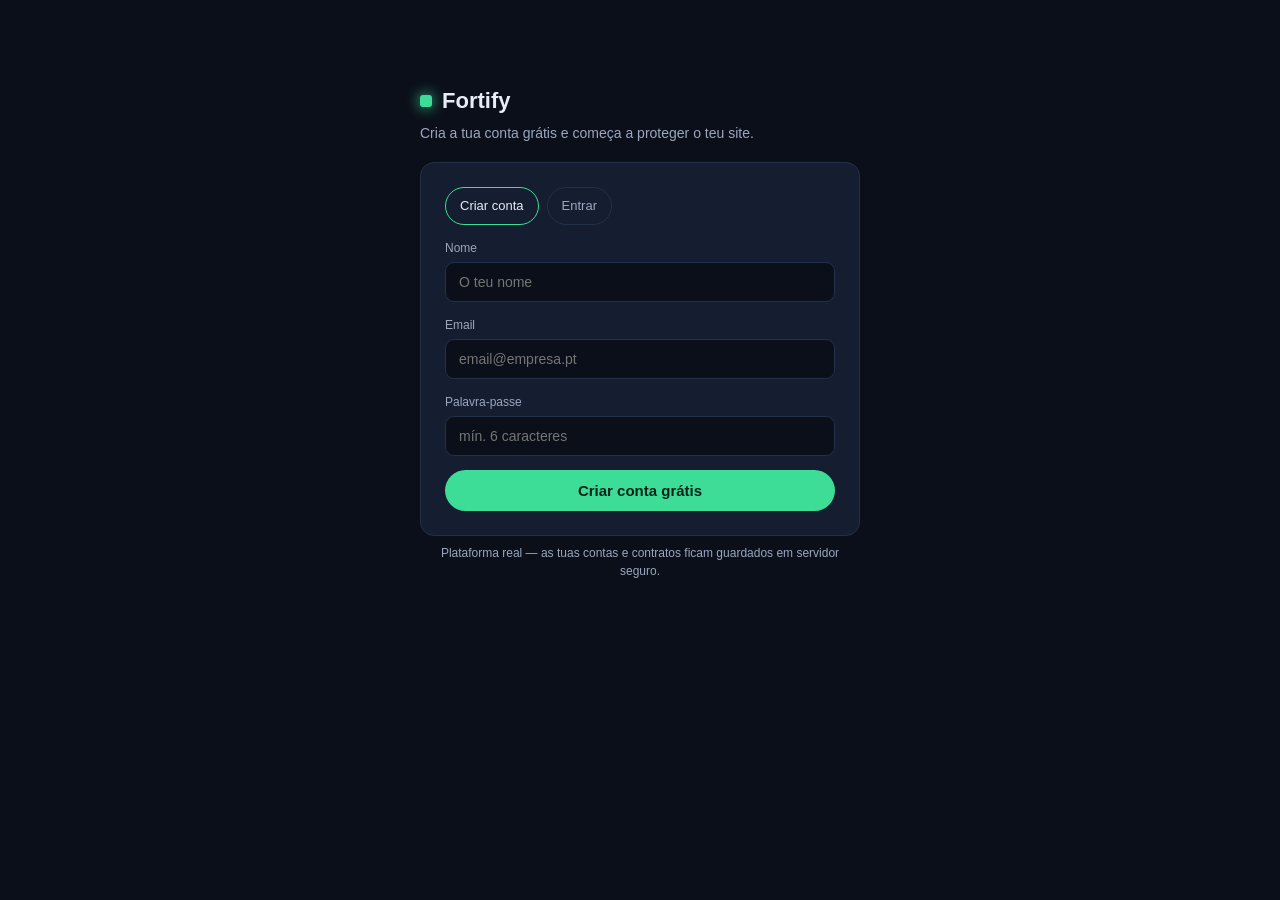
==== site/plataforma.html @ daa194af "Torna a plataforma robusta a bloqueios de rede (timeout + mensagem clara) Co-Authored-By: Claude Opu" ====
<!DOCTYPE html>
<html lang="pt">
<head>
<meta charset="UTF-8">
<meta name="viewport" content="width=device-width, initial-scale=1.0">
<title>Fortify — Plataforma</title>
<style>
  :root{--bg:#0b0f1a;--bg2:#111726;--card:#151d30;--line:#223049;--txt:#e7ecf5;--muted:#9aa7bd;--accent:#3ddc97;--accent2:#4a8dff;--danger:#ff6b6b;--radius:14px}
  *{box-sizing:border-box;margin:0;padding:0}
  body{background:var(--bg);color:var(--txt);font-family:-apple-system,BlinkMacSystemFont,"Segoe UI",Roboto,Arial,sans-serif;line-height:1.5}
  a{color:var(--accent);cursor:pointer}
  .wrap{max-width:900px;margin:0 auto;padding:24px 20px}
  .center{max-width:440px}
  h1{font-size:22px;display:flex;align-items:center;gap:10px}
  .dot{width:12px;height:12px;border-radius:3px;background:var(--accent);box-shadow:0 0 14px var(--accent)}
  .muted{color:var(--muted);font-size:14px}
  .panel{background:var(--card);border:1px solid var(--line);border-radius:var(--radius);padding:24px;margin-top:18px}
  .field{margin-bottom:14px}
  label{display:block;font-size:12px;color:var(--muted);margin-bottom:5px}
  input,select,textarea{width:100%;background:var(--bg);border:1px solid var(--line);border-radius:9px;padding:11px 13px;color:var(--txt);font-size:14px;font-family:inherit}
  input:focus,select:focus,textarea:focus{outline:none;border-color:var(--accent)}
  .row{display:grid;grid-template-columns:1fr 1fr;gap:12px}
  .btn{background:var(--accent);color:#05231a;font-weight:700;border:none;padding:12px 22px;border-radius:999px;font-size:15px;cursor:pointer;transition:transform .12s}
  .btn:hover{transform:translateY(-1px)}
  .btn:disabled{opacity:.6;cursor:wait}
  .btn.full{width:100%}
  .btn.sec{background:transparent;color:var(--txt);border:1px solid var(--line)}
  .btn.sm{padding:8px 16px;font-size:13px}
  .topbar{display:flex;justify-content:space-between;align-items:center;border-bottom:1px solid var(--line);padding-bottom:16px}
  .topbar nav{display:flex;gap:16px;align-items:center;font-size:14px}
  .hidden{display:none!important}
  .steps{display:flex;gap:8px;margin:20px 0}
  .steps .s{flex:1;height:5px;border-radius:3px;background:var(--line)}
  .steps .s.on{background:var(--accent)}
  .token{background:var(--bg2);border:1px dashed var(--accent);border-radius:9px;padding:12px;font-family:monospace;font-size:13px;word-break:break-all;color:var(--accent);margin:8px 0}
  .tabs{display:flex;gap:8px;margin-bottom:14px}
  .tab{padding:8px 14px;border:1px solid var(--line);border-radius:999px;font-size:13px;cursor:pointer;color:var(--muted)}
  .tab.on{border-color:var(--accent);color:var(--txt)}
  .badge{display:inline-block;padding:3px 10px;border-radius:999px;font-size:12px;font-weight:600}
  .badge.ok{background:rgba(61,220,151,.15);color:var(--accent)}
  .badge.wait{background:rgba(255,200,80,.15);color:#ffc850}
  canvas{background:#fff;border-radius:9px;touch-action:none;width:100%;height:180px;display:block}
  table{width:100%;border-collapse:collapse;margin-top:10px}
  th,td{text-align:left;padding:10px;border-bottom:1px solid var(--line);font-size:14px}
  th{color:var(--muted);font-size:12px;text-transform:uppercase;letter-spacing:.5px}
  .note{font-size:12px;color:var(--muted);margin-top:8px}
  .err{color:var(--danger);font-size:13px;margin-top:8px}
  .ok{color:var(--accent);font-size:13px;margin-top:8px}
  .info{background:var(--bg2);border:1px solid var(--line);border-radius:9px;padding:12px;font-size:13px;color:var(--muted);margin:10px 0}
  .tut{background:var(--bg2);border:1px solid var(--line);border-radius:10px;padding:16px;margin:14px 0}
  .tut h3{font-size:13px;text-transform:uppercase;letter-spacing:.5px;color:var(--accent);margin-bottom:10px}
  .tut ol{margin:0 0 0 18px;font-size:14px}
  .tut li{margin-bottom:9px}
  .tut code{background:var(--bg);padding:2px 6px;border-radius:4px;font-size:12px}
  table.mini{width:100%;border-collapse:collapse;margin:8px 0}
  table.mini td{border:1px solid var(--line);padding:6px 9px;font-size:13px}
  table.mini td:first-child{color:var(--muted);width:120px}
  #contractDoc{background:#fff;color:#1a1a1a;border-radius:9px;padding:30px;font-size:12.5px;line-height:1.55;max-height:340px;overflow:auto}
  #contractDoc h4{font-size:15px;text-align:center;margin-bottom:10px}
  #contractDoc h5{font-size:13px;margin:12px 0 4px;border-bottom:1px solid #eee}
  .spin{display:inline-block;width:16px;height:16px;border:2px solid rgba(255,255,255,.3);border-top-color:#fff;border-radius:50%;animation:sp .7s linear infinite;vertical-align:middle}
  @keyframes sp{to{transform:rotate(360deg)}}
</style>
</head>
<body>
<div class="wrap" id="app"><p class="muted" style="margin-top:40px">A carregar…</p></div>

<script>
const API = "https://xfavdiwdukzgmpiiigac.supabase.co";
const KEY = "sb_publishable_o2dfHvoDseiCVv1kvWDn8w_RDPX_bVK";

// fetch com timeout, para nunca ficar preso
async function fx(url,opt={},ms=12000){
  const c=new AbortController(); const t=setTimeout(()=>c.abort(),ms);
  try{ return await fetch(url,{...opt,signal:c.signal}); }
  finally{ clearTimeout(t); }
}
// mensagem amigável quando a rede é bloqueada (ex: sandbox do preview) ou falha
function net(e){
  if(e&&e.name==='AbortError') return 'O servidor demorou a responder. Se estás a ver isto no preview do Claude, a sandbox bloqueia ligações externas — testa a plataforma alojada num site real.';
  return 'Falha de ligação ao servidor. No preview do Claude as ligações externas são bloqueadas; funciona quando a página está alojada num site real.';
}

// Cliente mínimo que fala direto com a API do Supabase (sem bibliotecas externas)
function tok(){ return localStorage.getItem('fortify_at'); }
function setTok(a,r){ localStorage.setItem('fortify_at',a); if(r) localStorage.setItem('fortify_rt',r); }
function clearTok(){ localStorage.removeItem('fortify_at'); localStorage.removeItem('fortify_rt'); }

function qb(table){
  const s = { table, filters:[], order:null, single:false, method:'GET', body:null, select:'*' };
  const b = {
    select(c){ s.method='GET'; s.select=c||'*'; return b; },
    insert(o){ s.method='POST'; s.body=o; return b; },
    eq(col,val){ s.filters.push(col+'=eq.'+encodeURIComponent(val)); return b; },
    order(col,opt){ s.order=col+'.'+((opt&&opt.ascending===false)?'desc':'asc'); return b; },
    maybeSingle(){ s.single=true; return b; },
    then(res,rej){ return exec(s).then(res,rej); }
  };
  return b;
}
async function exec(s){
  let path='/rest/v1/'+s.table, params=[];
  if(s.method==='GET'){ params.push('select='+(s.select||'*')); s.filters.forEach(f=>params.push(f)); if(s.order) params.push('order='+s.order); }
  if(params.length) path+='?'+params.join('&');
  const headers={ apikey:KEY, 'Content-Type':'application/json', Authorization:'Bearer '+(tok()||KEY) };
  const opt={ method:s.method, headers };
  if(s.method==='POST'){ headers['Prefer']='return=minimal'; opt.body=JSON.stringify(s.body); }
  try{
    const r=await fx(API+path,opt);
    if(!r.ok){ const t=await r.text(); return {data:null,error:{message:t||('HTTP '+r.status)}}; }
    if(s.method==='POST') return {data:null,error:null};
    let data=await r.json();
    if(s.single) data=Array.isArray(data)?(data[0]||null):data;
    return {data,error:null};
  }catch(e){ return {data:null,error:{message:String(e)}}; }
}
const sb = {
  auth:{
    async getSession(){
      try{
        const at=tok(); if(!at) return {data:{session:null}};
        const r=await fx(API+'/auth/v1/user',{headers:{apikey:KEY,Authorization:'Bearer '+at}});
        if(!r.ok){ clearTok(); return {data:{session:null}}; }
        const user=await r.json(); return {data:{session:{user}}};
      }catch(e){ return {data:{session:null}}; }
    },
    async signUp({email,password,options}){
      try{
        const r=await fx(API+'/auth/v1/signup',{method:'POST',headers:{apikey:KEY,'Content-Type':'application/json'},body:JSON.stringify({email,password,data:options&&options.data})});
        const j=await r.json();
        if(!r.ok) return {data:null,error:{message:j.msg||j.error_description||j.error||'Erro ao registar'}};
        if(j.access_token){ setTok(j.access_token,j.refresh_token); return {data:{session:{user:j.user}},error:null}; }
        return {data:{session:null},error:null};
      }catch(e){ return {data:null,error:{message:net(e)}}; }
    },
    async signInWithPassword({email,password}){
      try{
        const r=await fx(API+'/auth/v1/token?grant_type=password',{method:'POST',headers:{apikey:KEY,'Content-Type':'application/json'},body:JSON.stringify({email,password})});
        const j=await r.json();
        if(!r.ok) return {error:{message:j.msg||j.error_description||'Erro ao entrar'}};
        setTok(j.access_token,j.refresh_token); return {error:null};
      }catch(e){ return {error:{message:net(e)}}; }
    },
    async signOut(){ clearTok(); return {}; }
  },
  from: qb,
  functions:{
    async invoke(name,{body}){
      try{
        const r=await fx(API+'/functions/v1/'+name,{method:'POST',headers:{apikey:KEY,'Content-Type':'application/json',Authorization:'Bearer '+(tok()||KEY)},body:JSON.stringify(body)});
        if(!r.ok) return {data:null,error:{message:'HTTP '+r.status}};
        return {data:await r.json(),error:null};
      }catch(e){ return {data:null,error:{message:String(e)}}; }
    }
  }
};

const $ = s => document.querySelector(s);
let draft = {};
let sigPad = null;
let me = null;      // { id, email, name, is_admin }

const token = () => 'fortify-verify-' + Math.random().toString(36).slice(2,10);

/* ---------- SESSION BOOT ---------- */
async function boot(){
  const { data:{ session } } = await sb.auth.getSession();
  if(!session){ me=null; render('auth'); return; }
  const { data:prof } = await sb.from('profiles').select('*').eq('id', session.user.id).maybeSingle();
  me = { id: session.user.id, email: session.user.email, name: prof?.name || '', is_admin: !!prof?.is_admin };
  render(me.is_admin ? 'admin' : 'dash');
}

/* ---------- ROUTING ---------- */
function render(view){
  const app = $('#app');
  if(view==='auth')    return app.innerHTML = viewAuth();
  if(!me)              return app.innerHTML = viewAuth();
  if(view==='dash')    return void viewDash();
  if(view==='admin')   return void viewAdmin();
  if(view==='onboard'){ app.innerHTML = viewOnboard(); return; }
  if(view==='verify'){  app.innerHTML = viewVerify(); return; }
  if(view==='sign'){    app.innerHTML = viewSign(); initSig(); renderContract(); return; }
}
window.go = render;

/* ---------- AUTH ---------- */
function viewAuth(){
  return `<div class="center" style="margin:60px auto 0">
    <h1><span class="dot"></span> Fortify</h1>
    <p class="muted" style="margin-top:6px">Cria a tua conta grátis e começa a proteger o teu site.</p>
    <div class="panel">
      <div class="tabs">
        <div class="tab on" id="tabReg" onclick="switchAuth('reg')">Criar conta</div>
        <div class="tab" id="tabLog" onclick="switchAuth('log')">Entrar</div>
      </div>
      <div id="regForm">
        <div class="field"><label>Nome</label><input id="r_name" placeholder="O teu nome"></div>
        <div class="field"><label>Email</label><input id="r_email" type="email" placeholder="email@empresa.pt"></div>
        <div class="field"><label>Palavra-passe</label><input id="r_pass" type="password" placeholder="mín. 6 caracteres"></div>
        <button class="btn full" id="regBtn" onclick="register()">Criar conta grátis</button>
        <div class="err hidden" id="regErr"></div>
        <div class="ok hidden" id="regOk"></div>
      </div>
      <div id="logForm" class="hidden">
        <div class="field"><label>Email</label><input id="l_email" type="email"></div>
        <div class="field"><label>Palavra-passe</label><input id="l_pass" type="password"></div>
        <button class="btn full" id="logBtn" onclick="login()">Entrar</button>
        <div class="err hidden" id="logErr"></div>
      </div>
    </div>
    <p class="note" style="text-align:center">Plataforma real — as tuas contas e contratos ficam guardados em servidor seguro.</p>
  </div>`;
}
window.switchAuth = t => {
  $('#tabReg').classList.toggle('on',t==='reg');$('#tabLog').classList.toggle('on',t==='log');
  $('#regForm').classList.toggle('hidden',t!=='reg');$('#logForm').classList.toggle('hidden',t!=='log');
};
window.register = async () => {
  const name=$('#r_name').value.trim(), email=$('#r_email').value.trim().toLowerCase(), pass=$('#r_pass').value;
  hide('regErr'); hide('regOk');
  if(!name||!email||!pass) return showErr('regErr','Preenche todos os campos.');
  const btn=$('#regBtn'); btn.disabled=true; btn.textContent='A criar…';
  const { data, error } = await sb.auth.signUp({ email, password:pass, options:{ data:{ name } } });
  btn.disabled=false; btn.textContent='Criar conta grátis';
  if(error) return showErr('regErr', error.message);
  if(data.session){ await boot(); }
  else { showOk('regOk','✓ Conta criada! Confirma o email na tua caixa de entrada e depois entra.'); switchAuth('log'); }
};
window.login = async () => {
  const email=$('#l_email').value.trim().toLowerCase(), pass=$('#l_pass').value;
  hide('logErr');
  const btn=$('#logBtn'); btn.disabled=true; btn.textContent='A entrar…';
  const { error } = await sb.auth.signInWithPassword({ email, password:pass });
  btn.disabled=false; btn.textContent='Entrar';
  if(error) return showErr('logErr','Email ou palavra-passe errados (ou email por confirmar).');
  await boot();
};
window.logout = async () => { await sb.auth.signOut(); me=null; render('auth'); };
function showErr(id,msg){const e=$('#'+id);e.textContent=msg;e.classList.remove('hidden');}
function showOk(id,msg){const e=$('#'+id);e.textContent=msg;e.classList.remove('hidden');}
function hide(id){$('#'+id)?.classList.add('hidden');}

/* ---------- TOPBAR ---------- */
function topbar(extra=''){
  return `<div class="topbar"><h1><span class="dot"></span> Fortify</h1>
    <nav><span class="muted">${me.name||me.email}</span>${me.is_admin?` <a onclick="go('admin')">Admin</a> <a onclick="go('dash')">Cliente</a>`:''}${extra}<a onclick="logout()">Sair</a></nav></div>`;
}

/* ---------- CLIENT DASHBOARD ---------- */
async function viewDash(){
  $('#app').innerHTML = topbar() + `<div class="panel"><p class="muted">A carregar contratos…</p></div>`;
  const { data:mine } = await sb.from('contracts').select('*').eq('user_id', me.id).order('created_at',{ascending:false});
  const rows = (mine&&mine.length) ? mine.map(c=>`<tr><td>${c.id.slice(0,8)}</td><td>${esc(c.empresa)}</td><td>${esc(c.site)}</td>
     <td><span class="badge ${c.verified?'ok':'wait'}">${c.verified?'Site verificado':'Não verificado'}</span></td>
     <td>${c.signed?'<span class="badge ok">Assinado</span>':'<span class="badge wait">Pendente</span>'}</td>
     <td>${new Date(c.created_at).toLocaleDateString('pt-PT')}</td></tr>`).join('')
     : `<tr><td colspan="6" class="muted">Ainda não tens contratos. Começa um novo!</td></tr>`;
  $('#app').innerHTML = topbar() + `
   <div class="panel" style="display:flex;justify-content:space-between;align-items:center">
     <div><h2 style="font-size:18px">Os teus contratos</h2><p class="muted">Autoriza a análise de segurança do teu site.</p></div>
     <button class="btn" onclick="startDraft()">+ Novo contrato</button>
   </div>
   <div class="panel"><table>
     <tr><th>Ref</th><th>Empresa</th><th>Site</th><th>Verificação</th><th>Assinatura</th><th>Data</th></tr>
     ${rows}
   </table></div>`;
}
window.startDraft = () => { draft={}; render('onboard'); };

/* ---------- ONBOARDING ---------- */
function viewOnboard(){
  return topbar() + `
   <div class="steps"><div class="s on"></div><div class="s"></div><div class="s"></div></div>
   <div class="panel">
     <h2 style="font-size:18px">1. Dados da empresa</h2>
     <p class="muted" style="margin-bottom:14px">Preenche os dados de quem autoriza a auditoria.</p>
     <div class="field"><label>Nome da empresa</label><input id="o_empresa" value="${esc(draft.empresa)}"></div>
     <div class="row">
       <div class="field"><label>NIF</label><input id="o_nif" value="${esc(draft.nif)}"></div>
       <div class="field"><label>Representante (teu nome)</label><input id="o_rep" value="${esc(draft.rep)}"></div>
     </div>
     <div class="field"><label>Website a analisar</label><input id="o_site" placeholder="https://..." value="${esc(draft.site)}"></div>
     <div class="field"><label>Email / Telefone de contacto</label><input id="o_contacto" value="${esc(draft.contacto)}"></div>
     <div class="info">☑️ Ao avançar, declaras que és o dono do site/empresa ou que tens autoridade para autorizar a análise.</div>
     <div class="field"><label><input type="checkbox" id="o_decl" style="width:auto"> Confirmo que tenho autoridade para autorizar.</label></div>
     <div style="display:flex;gap:10px;margin-top:6px">
       <button class="btn sec sm" onclick="go('dash')">Cancelar</button>
       <button class="btn" onclick="saveOnboard()">Continuar →</button>
     </div>
     <div class="err hidden" id="obErr"></div>
   </div>`;
}
window.saveOnboard = () => {
  draft.empresa=$('#o_empresa').value.trim(); draft.nif=$('#o_nif').value.trim();
  draft.rep=$('#o_rep').value.trim(); draft.site=$('#o_site').value.trim(); draft.contacto=$('#o_contacto').value.trim();
  if(!draft.empresa||!draft.site||!draft.rep) return showErr('obErr','Preenche empresa, website e representante.');
  if(!$('#o_decl').checked) return showErr('obErr','Tens de confirmar a autoridade para autorizar.');
  if(!draft.vtoken) draft.vtoken = token();
  render('verify');
};

/* ---------- VERIFICATION ---------- */
function hostOf(site){ try{ return new URL(site.startsWith('http')?site:'https://'+site).hostname; }catch(e){ return 'o-teu-site.pt'; } }
function viewVerify(){
  const host=hostOf(draft.site);
  return topbar() + `
   <div class="steps"><div class="s on"></div><div class="s on"></div><div class="s"></div></div>
   <div class="panel">
     <h2 style="font-size:18px">2. Prova que o site é teu</h2>
     <p class="muted" style="margin-bottom:12px">Escolhe um método. Isto confirma que controlas <b>${host}</b> — é o que torna a análise legítima. O sistema verifica <b>automaticamente</b>.</p>
     <div class="tabs">
       <div class="tab on" id="mDns" onclick="vmethod('dns')">Registo DNS</div>
       <div class="tab" id="mFile" onclick="vmethod('file')">Ficheiro no servidor</div>
     </div>
     <div id="vDns">
       <p class="muted">Copia este código e adiciona-o como registo <b>TXT</b> no DNS de <b>${host}</b>:</p>
       <div class="token" id="tokDns">${draft.vtoken}</div>
       <button class="btn sec sm" onclick="copyTok('${draft.vtoken}')">📋 Copiar código</button>
       <div class="tut">
         <h3>Como fazer (passo a passo)</h3>
         <ol>
           <li>Entra no <b>site onde registaste o domínio</b> (onde pagas o <b>${host}</b> — ex: GoDaddy, PTisp, Amen, Cloudflare, OVH).</li>
           <li>Procura a secção <b>"DNS"</b>, <b>"Gestão de DNS"</b> ou <b>"Zona DNS"</b>.</li>
           <li>Clica em <b>"Adicionar registo"</b> e preenche:
             <table class="mini">
               <tr><td>Tipo</td><td><b>TXT</b></td></tr>
               <tr><td>Nome / Host</td><td><b>@</b> &nbsp;(ou vazio = domínio principal)</td></tr>
               <tr><td>Valor / Conteúdo</td><td>o código copiado acima</td></tr>
               <tr><td>TTL</td><td>por defeito</td></tr>
             </table>
           </li>
           <li><b>Guarda.</b> Pode demorar de minutos a algumas horas a propagar.</li>
           <li>Volta aqui e clica em <b>"Verificar posse"</b>.</li>
         </ol>
       </div>
     </div>
     <div id="vFile" class="hidden">
       <p class="muted">Cria um ficheiro de texto com este nome e coloca-o na raiz do teu site:</p>
       <div class="token" id="tokFile">${draft.vtoken}.txt</div>
       <button class="btn sec sm" onclick="copyTok('${draft.vtoken}.txt')">📋 Copiar nome</button>
       <div class="tut">
         <h3>Como fazer (passo a passo)</h3>
         <ol>
           <li>No teu computador, cria um ficheiro chamado <b>${draft.vtoken}.txt</b>.</li>
           <li>Dentro, escreve o código <b>${draft.vtoken}</b> e guarda.</li>
           <li>Acede ao site por <b>gestor de ficheiros</b> (cPanel/Plesk) ou <b>FTP</b> (ex: FileZilla).</li>
           <li>Coloca o ficheiro na <b>pasta raiz</b> (normalmente <code>public_html</code> ou <code>www</code>).</li>
           <li>Confirma no browser: <b>https://${host}/${draft.vtoken}.txt</b></li>
           <li>Volta aqui e clica em <b>"Verificar posse"</b>.</li>
         </ol>
         <p class="note">💡 WordPress/Wix/Shopify sem acesso a ficheiros? Usa o método <b>Registo DNS</b>.</p>
       </div>
     </div>
     <div style="display:flex;gap:10px;margin-top:4px">
       <button class="btn sec sm" onclick="go('onboard')">← Voltar</button>
       <button class="btn" id="verBtn" onclick="doVerify()">Verificar posse</button>
     </div>
     <div class="err hidden" id="vErr"></div>
     <div class="ok hidden" id="vOk"></div>
   </div>`;
}
let vMethod='dns';
window.vmethod = m => {
  vMethod=m;
  $('#mDns').classList.toggle('on',m==='dns');$('#mFile').classList.toggle('on',m==='file');
  $('#vDns').classList.toggle('hidden',m!=='dns');$('#vFile').classList.toggle('hidden',m!=='file');
};
window.copyTok = t => navigator.clipboard?.writeText(t);
window.doVerify = async () => {
  hide('vErr'); hide('vOk');
  const btn=$('#verBtn'); btn.disabled=true; btn.innerHTML='<span class="spin"></span> A verificar…';
  const { data, error } = await sb.functions.invoke('verify-domain', { body:{ site:draft.site, token:draft.vtoken, method:vMethod } });
  btn.disabled=false; btn.textContent='Verificar posse';
  if(error){ return showErr('vErr','Erro ao verificar. Tenta novamente daqui a pouco.'); }
  if(data && data.verified){
    draft.verified=true; draft.method=data.method||vMethod;
    showOk('vOk','✓ Posse confirmada! A redirecionar para o contrato…');
    setTimeout(()=>render('sign'),1000);
  } else {
    showErr('vErr','Ainda não encontrámos o código em '+hostOf(draft.site)+'. Confirma que guardaste e (no DNS) aguarda a propagação.');
  }
};

/* ---------- SIGN / CONTRACT ---------- */
function viewSign(){
  return topbar() + `
   <div class="steps"><div class="s on"></div><div class="s on"></div><div class="s on"></div></div>
   <div class="panel">
     <h2 style="font-size:18px">3. Rever e assinar</h2>
     <p class="muted" style="margin-bottom:12px">Lê o contrato e assina em baixo (com o rato ou o dedo).</p>
     <div id="contractDoc"></div>
     <div style="margin-top:16px">
       <label>A tua assinatura</label>
       <canvas id="sig"></canvas>
       <div style="display:flex;gap:10px;margin-top:8px"><button class="btn sec sm" onclick="clearSig()">Limpar assinatura</button></div>
     </div>
     <div style="display:flex;gap:10px;margin-top:18px">
       <button class="btn sec sm" onclick="go('verify')">← Voltar</button>
       <button class="btn" id="subBtn" onclick="submitContract()">Assinar e enviar contrato</button>
     </div>
     <div class="err hidden" id="sgErr"></div>
   </div>`;
}
function renderContract(){
  const d=new Date().toLocaleDateString('pt-PT');
  $('#contractDoc').innerHTML = `
    <h4>CONTRATO DE AUTORIZAÇÃO PARA TESTES DE SEGURANÇA</h4>
    <h5>Partes</h5>
    <p><b>Prestador:</b> Fortify — Auditoria de Segurança</p>
    <p><b>Cliente:</b> ${esc(draft.empresa)} — NIF ${esc(draft.nif)||'—'} · Representante: ${esc(draft.rep)} · ${esc(draft.contacto)}</p>
    <h5>Objeto</h5>
    <p>O Cliente autoriza o Prestador a realizar uma análise de segurança ao website <b>${esc(draft.site)}</b>, cuja posse foi verificada (${esc(draft.method||'')}). A análise cobre o OWASP Top 10, configuração e exposição de dados, excluindo ataques de negação de serviço e qualquer ação destrutiva.</p>
    <h5>Confidencialidade e RGPD</h5>
    <p>As vulnerabilidades encontradas são confidenciais e entregues apenas ao Cliente. Ambas as partes cumprem o RGPD. O Cliente pode revogar esta autorização por escrito a qualquer momento.</p>
    <h5>Declaração</h5>
    <p>O Cliente declara ser o legítimo titular ou ter autoridade para autorizar esta análise. Aplica-se a lei portuguesa.</p>
    <p style="margin-top:10px">Data: ${d} · Posse do site: <b>verificada</b></p>`;
}
function initSig(){
  const c=$('#sig'); const r=c.getBoundingClientRect();
  c.width=r.width*2; c.height=r.height*2; const ctx=c.getContext('2d'); ctx.scale(2,2);
  ctx.lineWidth=2; ctx.lineCap='round'; ctx.strokeStyle='#111';
  let drawing=false, empty=true;
  const pos=e=>{const b=c.getBoundingClientRect();const t=e.touches?e.touches[0]:e;return{x:t.clientX-b.left,y:t.clientY-b.top}};
  const start=e=>{drawing=true;empty=false;const p=pos(e);ctx.beginPath();ctx.moveTo(p.x,p.y);e.preventDefault()};
  const move=e=>{if(!drawing)return;const p=pos(e);ctx.lineTo(p.x,p.y);ctx.stroke();e.preventDefault()};
  const end=()=>{drawing=false};
  c.addEventListener('mousedown',start);c.addEventListener('mousemove',move);window.addEventListener('mouseup',end);
  c.addEventListener('touchstart',start);c.addEventListener('touchmove',move);c.addEventListener('touchend',end);
  sigPad={isEmpty:()=>empty,clear:()=>{ctx.clearRect(0,0,c.width,c.height);empty=true},data:()=>c.toDataURL('image/png')};
}
window.clearSig = () => sigPad&&sigPad.clear();
window.submitContract = async () => {
  hide('sgErr');
  if(!sigPad||sigPad.isEmpty()) return showErr('sgErr','Assina no quadro antes de enviar.');
  const btn=$('#subBtn'); btn.disabled=true; btn.innerHTML='<span class="spin"></span> A enviar…';
  const now=new Date().toISOString();
  const { error } = await sb.from('contracts').insert({
    user_id: me.id, empresa:draft.empresa, nif:draft.nif, representante:draft.rep, site:draft.site, contacto:draft.contacto,
    verification_method:draft.method, verification_token:draft.vtoken, verified:true, verified_at:now,
    signed:true, signature:sigPad.data(), signed_at:now
  });
  btn.disabled=false; btn.textContent='Assinar e enviar contrato';
  if(error) return showErr('sgErr','Erro ao guardar: '+error.message);
  draft={}; alert('✓ Contrato assinado e guardado! Já aparece no teu painel.'); render('dash');
};

/* ---------- ADMIN DASHBOARD ---------- */
async function viewAdmin(){
  $('#app').innerHTML = topbar('<span class="badge ok">ADMIN</span>') + `<div class="panel"><p class="muted">A carregar…</p></div>`;
  const { data:all } = await sb.from('contracts').select('*').order('created_at',{ascending:false});
  const list = all||[];
  const stats={total:list.length, signed:list.filter(c=>c.signed).length, verified:list.filter(c=>c.verified).length};
  const rows = list.length ? list.map(c=>`<tr>
     <td>${c.id.slice(0,8)}</td><td>${esc(c.empresa)}<br><span class="muted" style="font-size:12px">${esc(c.representante)}</span></td>
     <td>${esc(c.site)}</td><td>${esc(c.nif)||'—'}</td>
     <td>${c.verified?'<span class="badge ok">✓ '+(esc(c.verification_method)||'')+'</span>':'<span class="badge wait">—</span>'}</td>
     <td>${c.signature?`<img src="${c.signature}" style="height:34px;background:#fff;border-radius:4px">`:'—'}</td>
     <td>${new Date(c.created_at).toLocaleString('pt-PT')}</td></tr>`).join('')
     : `<tr><td colspan="7" class="muted">Ainda não há contratos submetidos.</td></tr>`;
  $('#app').innerHTML = topbar('<span class="badge ok">ADMIN</span>') + `
   <div class="panel" style="display:flex;gap:24px">
     <div><div style="font-size:26px;font-weight:800">${stats.total}</div><div class="muted">Contratos</div></div>
     <div><div style="font-size:26px;font-weight:800;color:var(--accent)">${stats.signed}</div><div class="muted">Assinados</div></div>
     <div><div style="font-size:26px;font-weight:800;color:var(--accent2)">${stats.verified}</div><div class="muted">Sites verificados</div></div>
   </div>
   <div class="panel">
     <h2 style="font-size:18px">Contratos recebidos</h2>
     <table>
       <tr><th>Ref</th><th>Cliente</th><th>Site</th><th>NIF</th><th>Posse</th><th>Assinatura</th><th>Data</th></tr>
       ${rows}
     </table>
   </div>`;
}

function esc(s){ return (s==null?'':String(s)).replace(/&/g,'&amp;').replace(/</g,'&lt;').replace(/>/g,'&gt;'); }

boot();
</script>
</body>
</html>
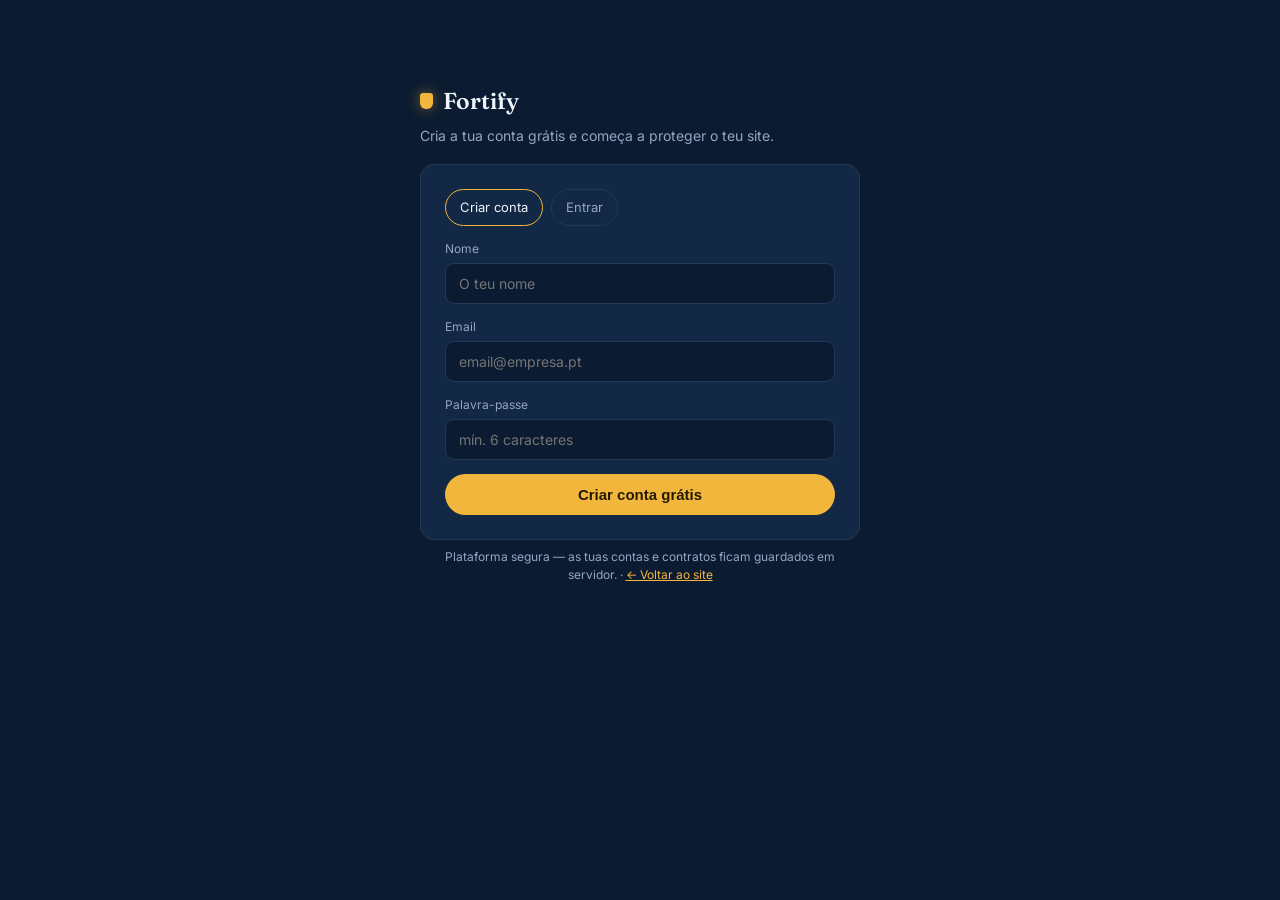
==== commit 37f8e873: "Redesign da marca: nova página principal (selo de confiança) e login à parte - Landing com identidad" ====
--- a/site/plataforma.html
+++ b/site/plataforma.html
@@ -4,15 +4,19 @@
 <meta charset="UTF-8">
 <meta name="viewport" content="width=device-width, initial-scale=1.0">
 <title>Fortify — Plataforma</title>
+<link rel="preconnect" href="https://fonts.googleapis.com">
+<link rel="preconnect" href="https://fonts.gstatic.com" crossorigin>
+<link href="https://fonts.googleapis.com/css2?family=Fraunces:opsz,wght@9..144,500;9..144,600;9..144,700&family=Inter:wght@400;500;600;700&display=swap" rel="stylesheet">
 <style>
-  :root{--bg:#0b0f1a;--bg2:#111726;--card:#151d30;--line:#223049;--txt:#e7ecf5;--muted:#9aa7bd;--accent:#3ddc97;--accent2:#4a8dff;--danger:#ff6b6b;--radius:14px}
+  :root{--bg:#0b1b31;--bg2:#0e2039;--card:#122844;--line:#22395a;--txt:#eef3f9;--muted:#93a7c4;--accent:#f2b63c;--accent2:#4a8dff;--verified:#35c08a;--danger:#ff7a6b;--radius:14px}
   *{box-sizing:border-box;margin:0;padding:0}
-  body{background:var(--bg);color:var(--txt);font-family:-apple-system,BlinkMacSystemFont,"Segoe UI",Roboto,Arial,sans-serif;line-height:1.5}
+  body{background:var(--bg);color:var(--txt);font-family:"Inter",-apple-system,BlinkMacSystemFont,"Segoe UI",Roboto,Arial,sans-serif;line-height:1.5}
   a{color:var(--accent);cursor:pointer}
   .wrap{max-width:900px;margin:0 auto;padding:24px 20px}
   .center{max-width:440px}
-  h1{font-size:22px;display:flex;align-items:center;gap:10px}
-  .dot{width:12px;height:12px;border-radius:3px;background:var(--accent);box-shadow:0 0 14px var(--accent)}
+  h1,h2{font-family:"Fraunces",Georgia,serif;font-weight:600}
+  h1{font-size:23px;display:flex;align-items:center;gap:10px}
+  .dot{width:13px;height:16px;border-radius:3px 3px 6px 6px;background:var(--accent);box-shadow:0 0 14px rgba(242,182,60,.5)}
   .muted{color:var(--muted);font-size:14px}
   .panel{background:var(--card);border:1px solid var(--line);border-radius:var(--radius);padding:24px;margin-top:18px}
   .field{margin-bottom:14px}
@@ -20,7 +24,7 @@
   input,select,textarea{width:100%;background:var(--bg);border:1px solid var(--line);border-radius:9px;padding:11px 13px;color:var(--txt);font-size:14px;font-family:inherit}
   input:focus,select:focus,textarea:focus{outline:none;border-color:var(--accent)}
   .row{display:grid;grid-template-columns:1fr 1fr;gap:12px}
-  .btn{background:var(--accent);color:#05231a;font-weight:700;border:none;padding:12px 22px;border-radius:999px;font-size:15px;cursor:pointer;transition:transform .12s}
+  .btn{background:var(--accent);color:#241a02;font-weight:700;border:none;padding:12px 22px;border-radius:999px;font-size:15px;cursor:pointer;transition:transform .12s}
   .btn:hover{transform:translateY(-1px)}
   .btn:disabled{opacity:.6;cursor:wait}
   .btn.full{width:100%}
@@ -37,7 +41,7 @@
   .tab{padding:8px 14px;border:1px solid var(--line);border-radius:999px;font-size:13px;cursor:pointer;color:var(--muted)}
   .tab.on{border-color:var(--accent);color:var(--txt)}
   .badge{display:inline-block;padding:3px 10px;border-radius:999px;font-size:12px;font-weight:600}
-  .badge.ok{background:rgba(61,220,151,.15);color:var(--accent)}
+  .badge.ok{background:rgba(53,192,138,.15);color:var(--verified)}
   .badge.wait{background:rgba(255,200,80,.15);color:#ffc850}
   canvas{background:#fff;border-radius:9px;touch-action:none;width:100%;height:180px;display:block}
   table{width:100%;border-collapse:collapse;margin-top:10px}
@@ -209,7 +213,7 @@
         <div class="err hidden" id="logErr"></div>
       </div>
     </div>
-    <p class="note" style="text-align:center">Plataforma real — as tuas contas e contratos ficam guardados em servidor seguro.</p>
+    <p class="note" style="text-align:center">Plataforma segura — as tuas contas e contratos ficam guardados em servidor. · <a href="index.html">← Voltar ao site</a></p>
   </div>`;
 }
 window.switchAuth = t => {
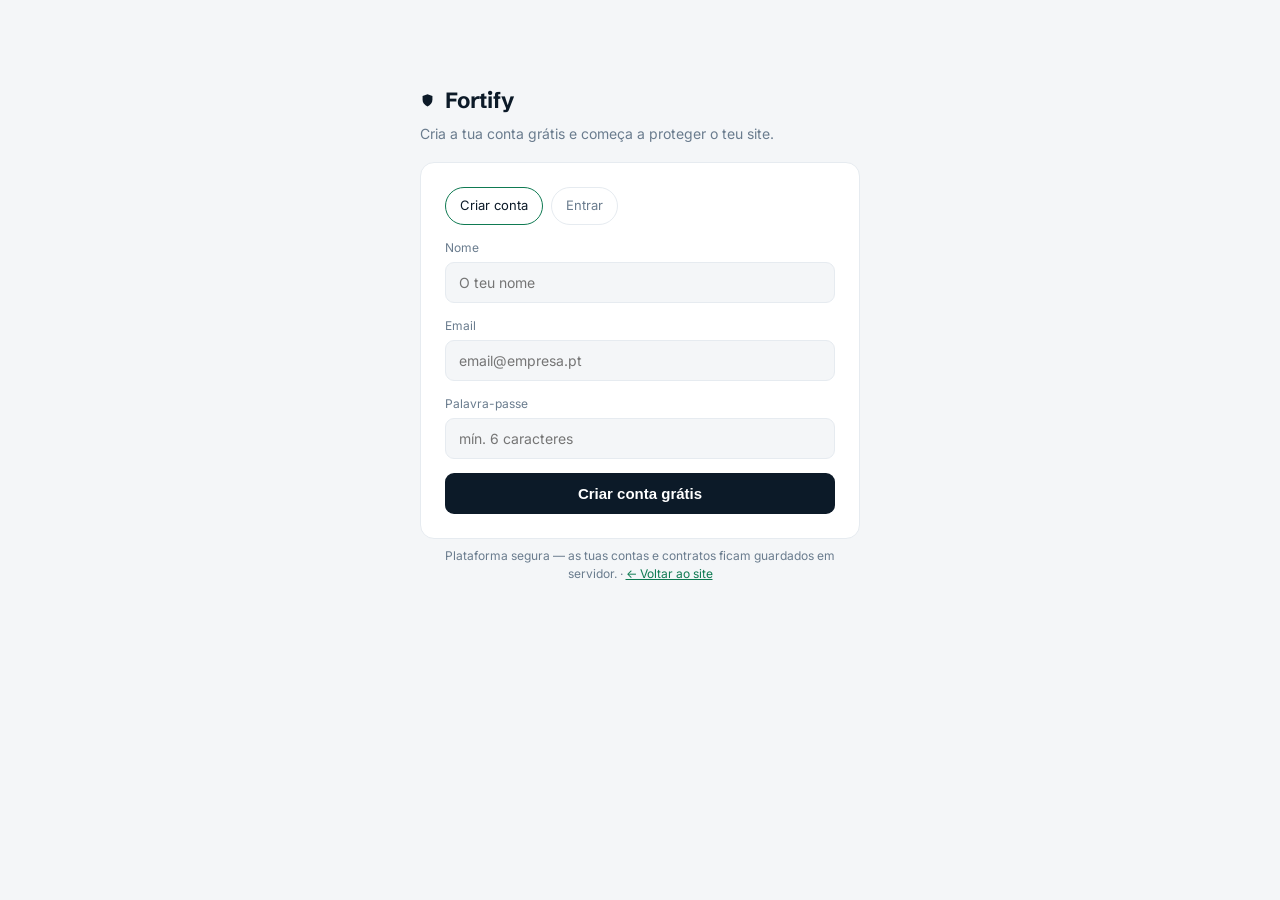
==== commit 69fd8487: "Redesign premium: landing clara e profissional + plataforma a condizer - Nova direção de arte (claro" ====
--- a/site/plataforma.html
+++ b/site/plataforma.html
@@ -6,17 +6,17 @@
 <title>Fortify — Plataforma</title>
 <link rel="preconnect" href="https://fonts.googleapis.com">
 <link rel="preconnect" href="https://fonts.gstatic.com" crossorigin>
-<link href="https://fonts.googleapis.com/css2?family=Fraunces:opsz,wght@9..144,500;9..144,600;9..144,700&family=Inter:wght@400;500;600;700&display=swap" rel="stylesheet">
+<link href="https://fonts.googleapis.com/css2?family=Schibsted+Grotesk:wght@500;600;700&family=Inter:wght@400;500;600;700&display=swap" rel="stylesheet">
 <style>
-  :root{--bg:#0b1b31;--bg2:#0e2039;--card:#122844;--line:#22395a;--txt:#eef3f9;--muted:#93a7c4;--accent:#f2b63c;--accent2:#4a8dff;--verified:#35c08a;--danger:#ff7a6b;--radius:14px}
+  :root{--ink:#0c1a28;--bg:#f4f6f8;--bg2:#eef1f5;--card:#ffffff;--line:#e6ebf0;--txt:#0c1a28;--muted:#6a7c8e;--accent:#0f7a52;--accent2:#2458ff;--verified:#0f7a52;--danger:#d6453c;--radius:14px}
   *{box-sizing:border-box;margin:0;padding:0}
   body{background:var(--bg);color:var(--txt);font-family:"Inter",-apple-system,BlinkMacSystemFont,"Segoe UI",Roboto,Arial,sans-serif;line-height:1.5}
   a{color:var(--accent);cursor:pointer}
   .wrap{max-width:900px;margin:0 auto;padding:24px 20px}
   .center{max-width:440px}
-  h1,h2{font-family:"Fraunces",Georgia,serif;font-weight:600}
-  h1{font-size:23px;display:flex;align-items:center;gap:10px}
-  .dot{width:13px;height:16px;border-radius:3px 3px 6px 6px;background:var(--accent);box-shadow:0 0 14px rgba(242,182,60,.5)}
+  h1,h2{font-family:"Schibsted Grotesk",system-ui,sans-serif;font-weight:700;letter-spacing:-.01em}
+  h1{font-size:22px;display:flex;align-items:center;gap:10px}
+  .dot{width:15px;height:18px;flex:0 0 auto;background:var(--ink);-webkit-mask:url("data:image/svg+xml,%3Csvg xmlns='http://www.w3.org/2000/svg' viewBox='0 0 32 32'%3E%3Cpath d='M16 2.5l10.5 3.8v8.3c0 6.8-4.4 11.9-10.5 14.2C9.9 26.5 5.5 21.4 5.5 14.6V6.3L16 2.5z'/%3E%3C/svg%3E") center/contain no-repeat;mask:url("data:image/svg+xml,%3Csvg xmlns='http://www.w3.org/2000/svg' viewBox='0 0 32 32'%3E%3Cpath d='M16 2.5l10.5 3.8v8.3c0 6.8-4.4 11.9-10.5 14.2C9.9 26.5 5.5 21.4 5.5 14.6V6.3L16 2.5z'/%3E%3C/svg%3E") center/contain no-repeat}
   .muted{color:var(--muted);font-size:14px}
   .panel{background:var(--card);border:1px solid var(--line);border-radius:var(--radius);padding:24px;margin-top:18px}
   .field{margin-bottom:14px}
@@ -24,7 +24,7 @@
   input,select,textarea{width:100%;background:var(--bg);border:1px solid var(--line);border-radius:9px;padding:11px 13px;color:var(--txt);font-size:14px;font-family:inherit}
   input:focus,select:focus,textarea:focus{outline:none;border-color:var(--accent)}
   .row{display:grid;grid-template-columns:1fr 1fr;gap:12px}
-  .btn{background:var(--accent);color:#241a02;font-weight:700;border:none;padding:12px 22px;border-radius:999px;font-size:15px;cursor:pointer;transition:transform .12s}
+  .btn{background:var(--ink);color:#fff;font-weight:600;border:none;padding:12px 22px;border-radius:9px;font-size:15px;cursor:pointer;transition:transform .12s}
   .btn:hover{transform:translateY(-1px)}
   .btn:disabled{opacity:.6;cursor:wait}
   .btn.full{width:100%}
@@ -42,7 +42,7 @@
   .tab.on{border-color:var(--accent);color:var(--txt)}
   .badge{display:inline-block;padding:3px 10px;border-radius:999px;font-size:12px;font-weight:600}
   .badge.ok{background:rgba(53,192,138,.15);color:var(--verified)}
-  .badge.wait{background:rgba(255,200,80,.15);color:#ffc850}
+  .badge.wait{background:rgba(189,129,17,.13);color:#8a6410}
   canvas{background:#fff;border-radius:9px;touch-action:none;width:100%;height:180px;display:block}
   table{width:100%;border-collapse:collapse;margin-top:10px}
   th,td{text-align:left;padding:10px;border-bottom:1px solid var(--line);font-size:14px}
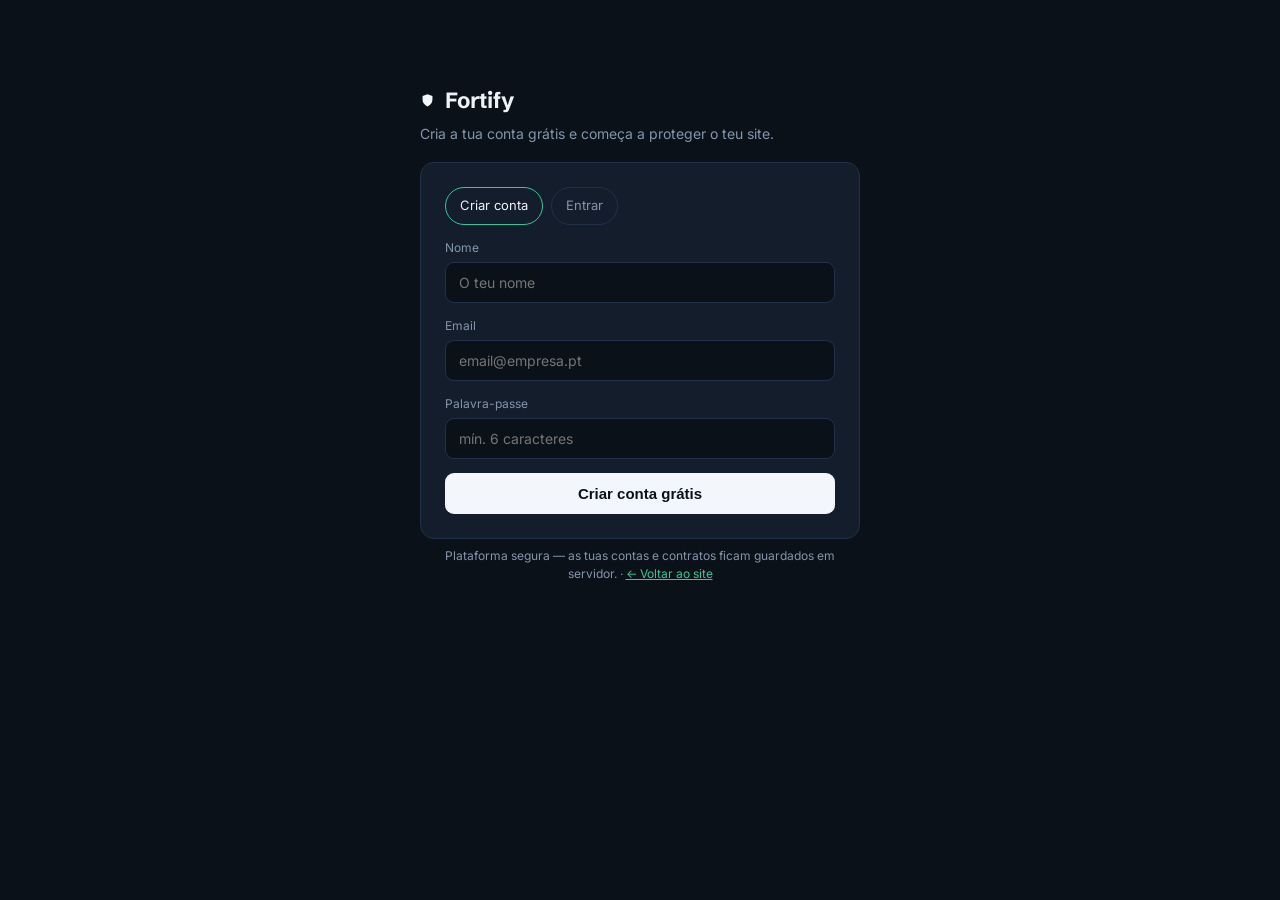
==== commit 0f179216: "Paleta escura profissional no site e na plataforma Co-Authored-By: Claude Opus 5.5 <noreply@anthropi" ====
--- a/site/plataforma.html
+++ b/site/plataforma.html
@@ -8,7 +8,7 @@
 <link rel="preconnect" href="https://fonts.gstatic.com" crossorigin>
 <link href="https://fonts.googleapis.com/css2?family=Schibsted+Grotesk:wght@500;600;700&family=Inter:wght@400;500;600;700&display=swap" rel="stylesheet">
 <style>
-  :root{--ink:#0c1a28;--bg:#f4f6f8;--bg2:#eef1f5;--card:#ffffff;--line:#e6ebf0;--txt:#0c1a28;--muted:#6a7c8e;--accent:#0f7a52;--accent2:#2458ff;--verified:#0f7a52;--danger:#d6453c;--radius:14px}
+  :root{--ink:#f3f6fa;--bg:#0b1119;--bg2:#0f1826;--card:#131d2c;--line:#22304a;--txt:#eef2f8;--muted:#8495ac;--accent:#35c892;--accent2:#6b9bff;--verified:#35c892;--danger:#ef7468;--radius:14px}
   *{box-sizing:border-box;margin:0;padding:0}
   body{background:var(--bg);color:var(--txt);font-family:"Inter",-apple-system,BlinkMacSystemFont,"Segoe UI",Roboto,Arial,sans-serif;line-height:1.5}
   a{color:var(--accent);cursor:pointer}
@@ -24,7 +24,7 @@
   input,select,textarea{width:100%;background:var(--bg);border:1px solid var(--line);border-radius:9px;padding:11px 13px;color:var(--txt);font-size:14px;font-family:inherit}
   input:focus,select:focus,textarea:focus{outline:none;border-color:var(--accent)}
   .row{display:grid;grid-template-columns:1fr 1fr;gap:12px}
-  .btn{background:var(--ink);color:#fff;font-weight:600;border:none;padding:12px 22px;border-radius:9px;font-size:15px;cursor:pointer;transition:transform .12s}
+  .btn{background:var(--ink);color:#0b1119;font-weight:600;border:none;padding:12px 22px;border-radius:9px;font-size:15px;cursor:pointer;transition:transform .12s}
   .btn:hover{transform:translateY(-1px)}
   .btn:disabled{opacity:.6;cursor:wait}
   .btn.full{width:100%}
@@ -42,7 +42,7 @@
   .tab.on{border-color:var(--accent);color:var(--txt)}
   .badge{display:inline-block;padding:3px 10px;border-radius:999px;font-size:12px;font-weight:600}
   .badge.ok{background:rgba(53,192,138,.15);color:var(--verified)}
-  .badge.wait{background:rgba(189,129,17,.13);color:#8a6410}
+  .badge.wait{background:rgba(224,176,85,.14);color:#e0b055}
   canvas{background:#fff;border-radius:9px;touch-action:none;width:100%;height:180px;display:block}
   table{width:100%;border-collapse:collapse;margin-top:10px}
   th,td{text-align:left;padding:10px;border-bottom:1px solid var(--line);font-size:14px}
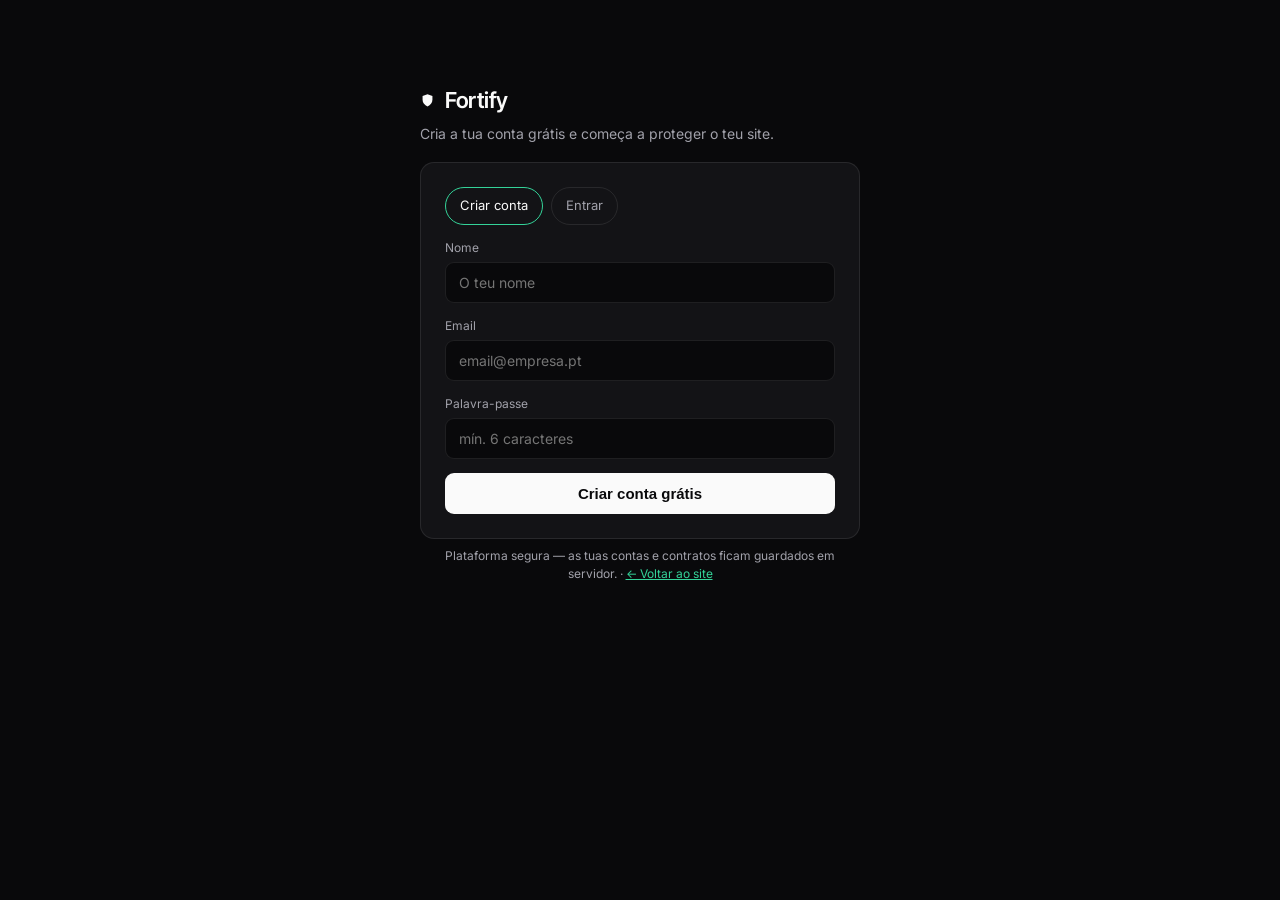
==== commit 26ea5884: "Renova o design do site (estilo Linear: neutros zinc, app mock, bento, timeline) Co-Authored-By: Cla" ====
--- a/site/plataforma.html
+++ b/site/plataforma.html
@@ -6,15 +6,15 @@
 <title>Fortify — Plataforma</title>
 <link rel="preconnect" href="https://fonts.googleapis.com">
 <link rel="preconnect" href="https://fonts.gstatic.com" crossorigin>
-<link href="https://fonts.googleapis.com/css2?family=Schibsted+Grotesk:wght@500;600;700&family=Inter:wght@400;500;600;700&display=swap" rel="stylesheet">
+<link href="https://fonts.googleapis.com/css2?family=Inter+Tight:wght@500;600;700&family=Inter:wght@400;500;600;700&display=swap" rel="stylesheet">
 <style>
-  :root{--ink:#f3f6fa;--bg:#0b1119;--bg2:#0f1826;--card:#131d2c;--line:#22304a;--txt:#eef2f8;--muted:#8495ac;--accent:#35c892;--accent2:#6b9bff;--verified:#35c892;--danger:#ef7468;--radius:14px}
+  :root{--ink:#fafafa;--bg:#09090b;--bg2:#0e0e11;--card:#131316;--line:rgba(255,255,255,.09);--txt:#fafafa;--muted:#a1a1aa;--accent:#34d399;--accent2:#818cf8;--verified:#34d399;--danger:#f87171;--radius:14px}
   *{box-sizing:border-box;margin:0;padding:0}
   body{background:var(--bg);color:var(--txt);font-family:"Inter",-apple-system,BlinkMacSystemFont,"Segoe UI",Roboto,Arial,sans-serif;line-height:1.5}
   a{color:var(--accent);cursor:pointer}
   .wrap{max-width:900px;margin:0 auto;padding:24px 20px}
   .center{max-width:440px}
-  h1,h2{font-family:"Schibsted Grotesk",system-ui,sans-serif;font-weight:700;letter-spacing:-.01em}
+  h1,h2{font-family:"Inter Tight",system-ui,sans-serif;font-weight:600;letter-spacing:-.02em}
   h1{font-size:22px;display:flex;align-items:center;gap:10px}
   .dot{width:15px;height:18px;flex:0 0 auto;background:var(--ink);-webkit-mask:url("data:image/svg+xml,%3Csvg xmlns='http://www.w3.org/2000/svg' viewBox='0 0 32 32'%3E%3Cpath d='M16 2.5l10.5 3.8v8.3c0 6.8-4.4 11.9-10.5 14.2C9.9 26.5 5.5 21.4 5.5 14.6V6.3L16 2.5z'/%3E%3C/svg%3E") center/contain no-repeat;mask:url("data:image/svg+xml,%3Csvg xmlns='http://www.w3.org/2000/svg' viewBox='0 0 32 32'%3E%3Cpath d='M16 2.5l10.5 3.8v8.3c0 6.8-4.4 11.9-10.5 14.2C9.9 26.5 5.5 21.4 5.5 14.6V6.3L16 2.5z'/%3E%3C/svg%3E") center/contain no-repeat}
   .muted{color:var(--muted);font-size:14px}
@@ -24,7 +24,7 @@
   input,select,textarea{width:100%;background:var(--bg);border:1px solid var(--line);border-radius:9px;padding:11px 13px;color:var(--txt);font-size:14px;font-family:inherit}
   input:focus,select:focus,textarea:focus{outline:none;border-color:var(--accent)}
   .row{display:grid;grid-template-columns:1fr 1fr;gap:12px}
-  .btn{background:var(--ink);color:#0b1119;font-weight:600;border:none;padding:12px 22px;border-radius:9px;font-size:15px;cursor:pointer;transition:transform .12s}
+  .btn{background:var(--ink);color:#09090b;font-weight:600;border:none;padding:12px 22px;border-radius:9px;font-size:15px;cursor:pointer;transition:transform .12s}
   .btn:hover{transform:translateY(-1px)}
   .btn:disabled{opacity:.6;cursor:wait}
   .btn.full{width:100%}
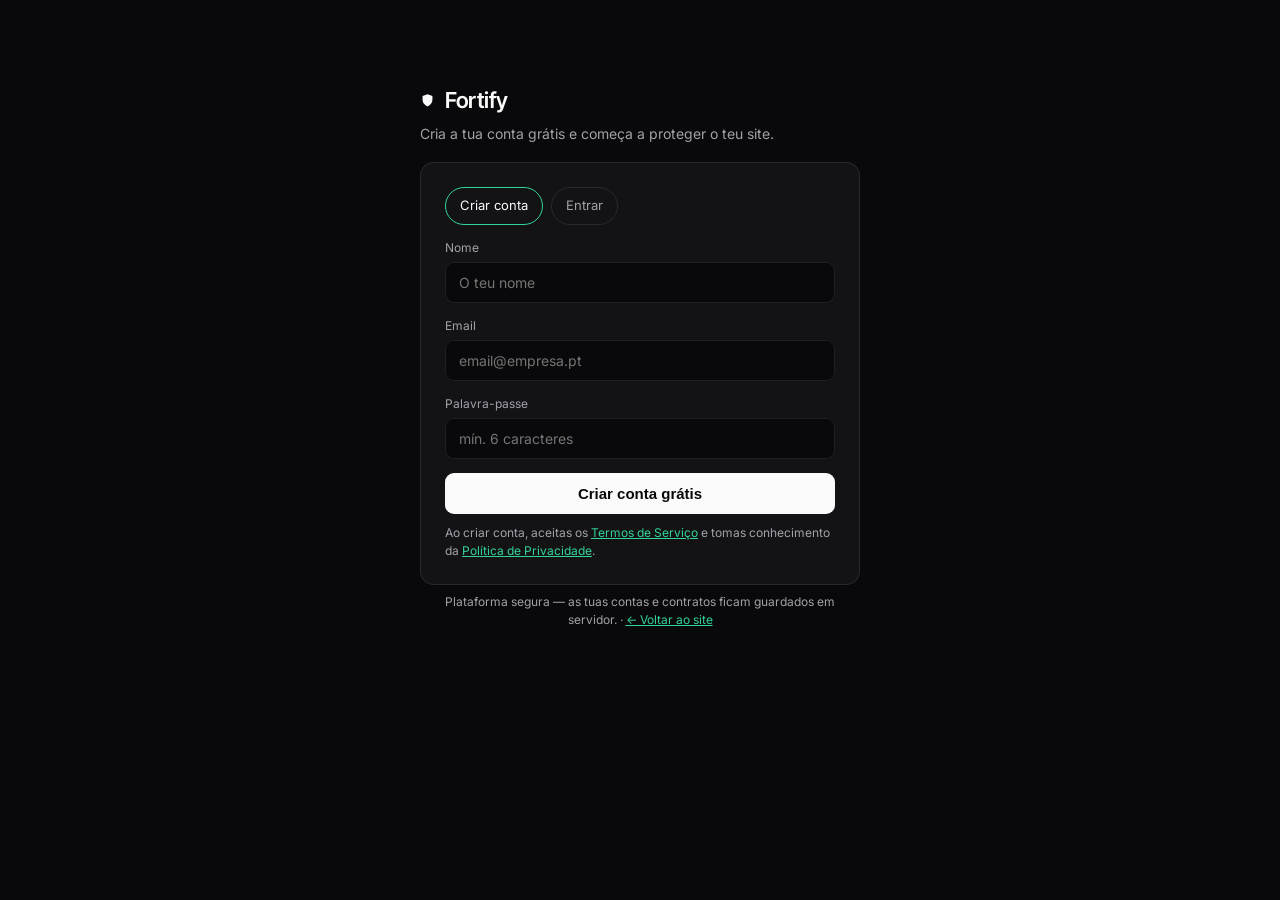
==== commit 2229540b: "Termos de Serviço e Política de Privacidade - termos.html e privacidade.html, baseados no que a plat" ====
--- a/site/plataforma.html
+++ b/site/plataforma.html
@@ -172,6 +172,7 @@
   if(!session){ me=null; render('auth'); return; }
   const { data:prof } = await sb.from('profiles').select('*').eq('id', session.user.id).maybeSingle();
   me = { id: session.user.id, email: session.user.email, name: prof?.name || '', is_admin: !!prof?.is_admin };
+  if(!me.is_admin && prefill()){ draft={ site: prefill() }; clearPrefill(); render('onboard'); return; }
   render(me.is_admin ? 'admin' : 'dash');
 }
 
@@ -192,7 +193,7 @@
 function viewAuth(){
   return `<div class="center" style="margin:60px auto 0">
     <h1><span class="dot"></span> Fortify</h1>
-    <p class="muted" style="margin-top:6px">Cria a tua conta grátis e começa a proteger o teu site.</p>
+    <p class="muted" style="margin-top:6px">${prefill() ? 'Cria a tua conta grátis para analisar <b style="color:var(--txt)">'+esc(prefill().replace(/^https?:\/\//,''))+'</b>.' : 'Cria a tua conta grátis e começa a proteger o teu site.'}</p>
     <div class="panel">
       <div class="tabs">
         <div class="tab on" id="tabReg" onclick="switchAuth('reg')">Criar conta</div>
@@ -203,6 +204,7 @@
         <div class="field"><label>Email</label><input id="r_email" type="email" placeholder="email@empresa.pt"></div>
         <div class="field"><label>Palavra-passe</label><input id="r_pass" type="password" placeholder="mín. 6 caracteres"></div>
         <button class="btn full" id="regBtn" onclick="register()">Criar conta grátis</button>
+        <p class="note" style="margin-top:10px">Ao criar conta, aceitas os <a href="termos.html" target="_blank">Termos de Serviço</a> e tomas conhecimento da <a href="privacidade.html" target="_blank">Política de Privacidade</a>.</p>
         <div class="err hidden" id="regErr"></div>
         <div class="ok hidden" id="regOk"></div>
       </div>
@@ -270,7 +272,16 @@
      ${rows}
    </table></div>`;
 }
-window.startDraft = () => { draft={}; render('onboard'); };
+window.startDraft = () => { draft={ site: prefill() }; render('onboard'); };
+// Domínio vindo da página principal (?site=... ou localStorage)
+function prefill(){
+  try{
+    const q=new URLSearchParams(location.search).get('site');
+    const v=q ? 'https://'+q.replace(/^https?:\/\//i,'') : localStorage.getItem('fortify_site_prefill');
+    return v||'';
+  }catch(e){ return ''; }
+}
+function clearPrefill(){ try{ localStorage.removeItem('fortify_site_prefill'); history.replaceState(null,'',location.pathname); }catch(e){} }
 
 /* ---------- ONBOARDING ---------- */
 function viewOnboard(){
